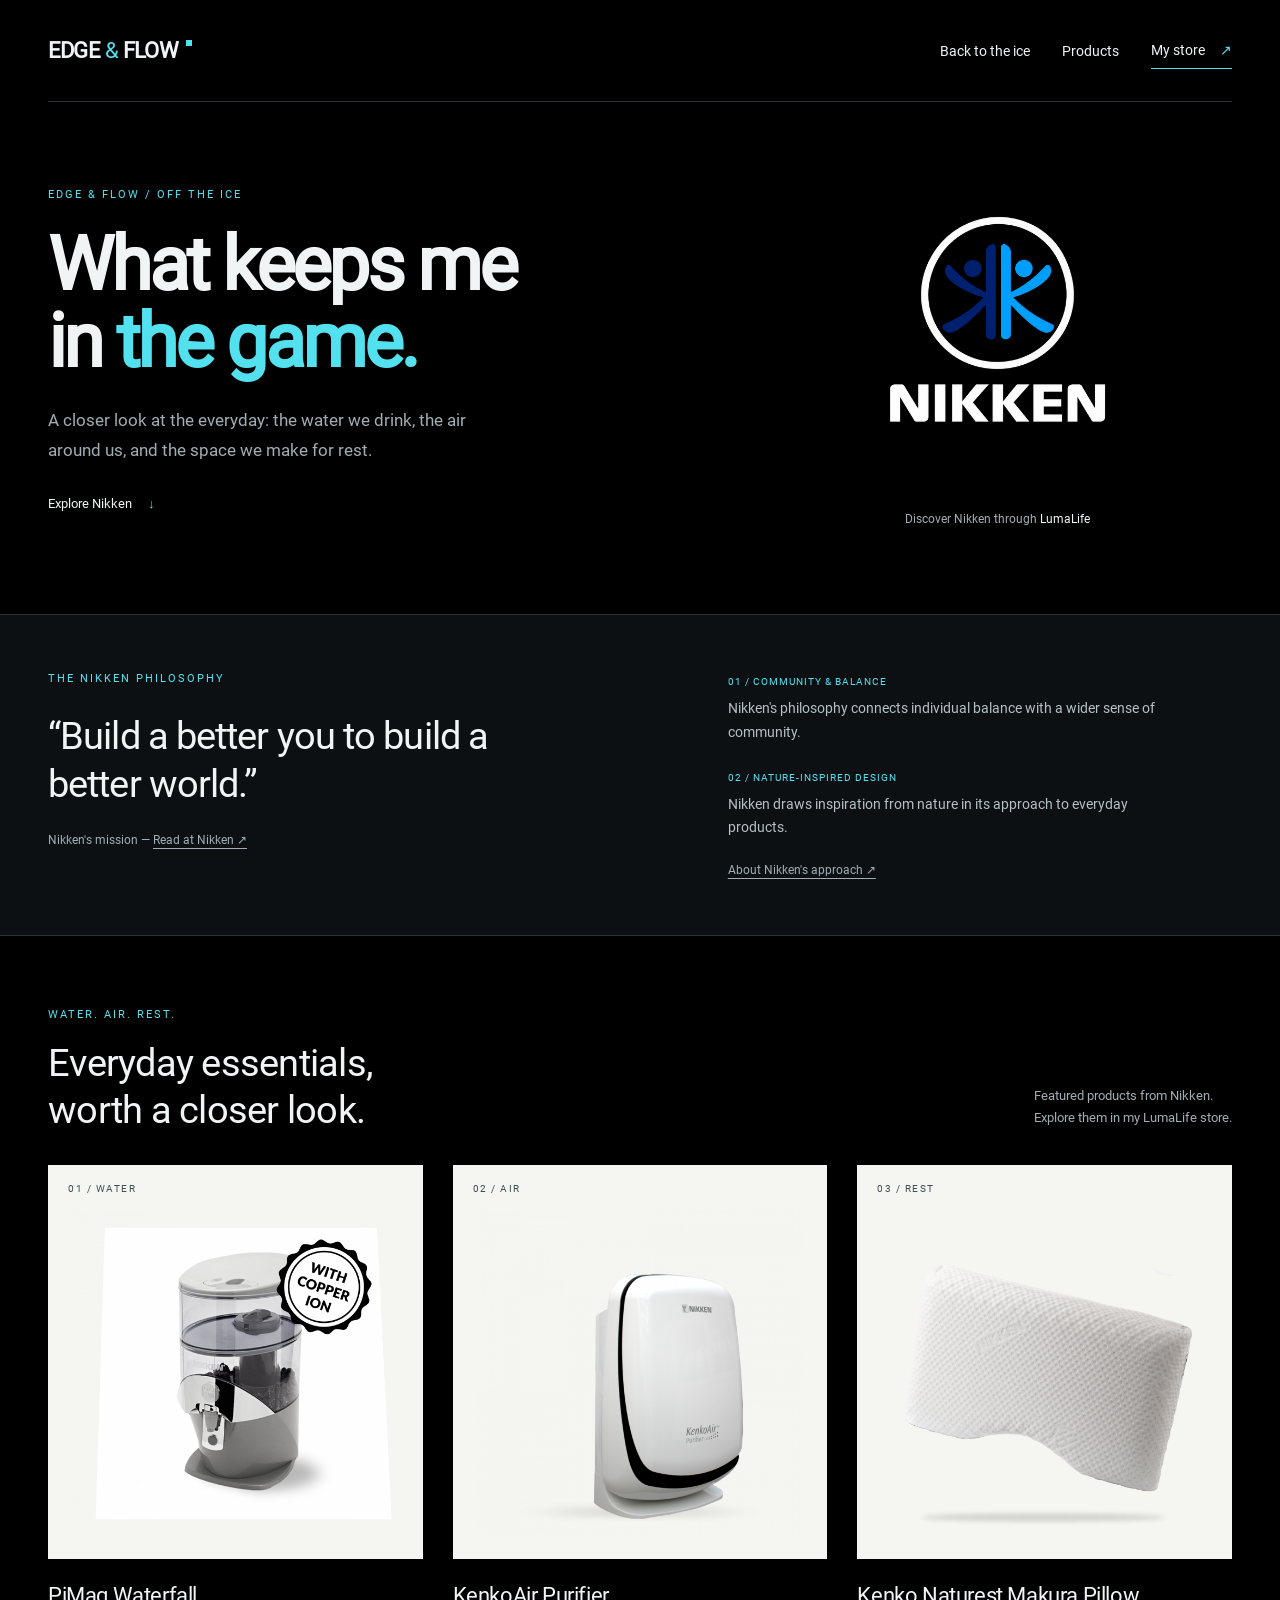
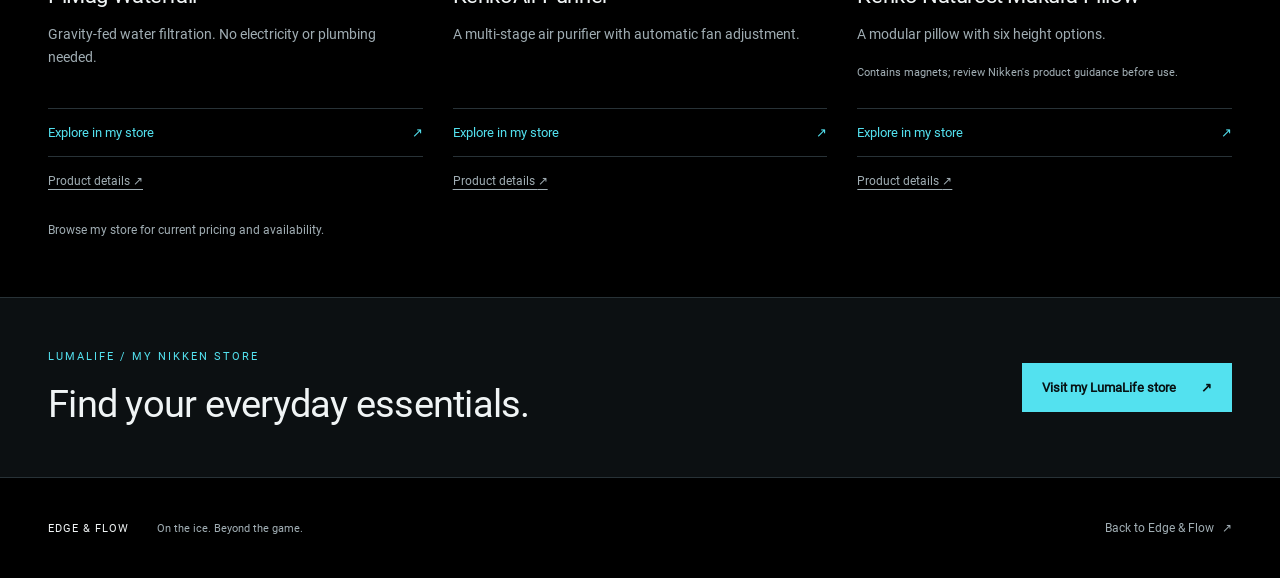
==== nikken.html @ 6f99aac8 "Add Nikken companion page with mission and featured products" ====
<!DOCTYPE html>
<html lang="en">
<head>
    <meta charset="utf-8">
    <meta name="viewport" content="width=device-width, initial-scale=1">
    <meta name="description" content="Explore Nikken's approach to everyday routines and featured water, air, and rest essentials in the LumaLife store.">
    <title>What Keeps Me in the Game | Edge & Flow</title>
    <link rel="stylesheet" href="css/main.css">
    <link rel="stylesheet" href="css/nikken.css">
</head>
<body>
    <a class="skip-link" href="#main">Skip to content</a>
    <header class="site-header shell">
        <a class="brand" href="index.html" aria-label="Edge and Flow homepage">EDGE<span>&</span>FLOW<span class="brand-dot" aria-hidden="true"></span></a>
        <nav aria-label="Main navigation">
            <a href="index.html">Back to the ice</a>
            <a href="#products">Products</a>
            <a class="contact-link" href="https://lumalife.store.nikken.com/">My store <span aria-hidden="true">&#8599;</span></a>
        </nav>
    </header>
    <main id="main">
        <section class="nikken-hero shell" aria-labelledby="page-title">
            <div>
                <p class="eyebrow">EDGE & FLOW / OFF THE ICE</p>
                <h1 id="page-title">What keeps me<br>in <span>the game.</span></h1>
                <p class="nikken-intro">A closer look at the everyday: the water we drink, the air around us, and the space we make for rest.</p>
                <a class="text-link" href="#products">Explore Nikken <span aria-hidden="true">&#8595;</span></a>
            </div>
            <div class="nikken-identity">
                <img src="nikken.png" width="380" height="380" alt="Nikken" fetchpriority="high">
                <p>Discover Nikken through <span>LumaLife</span></p>
            </div>
        </section>
        <section class="mission" aria-labelledby="mission-title">
            <div class="shell mission-grid">
                <div class="mission-statement">
                    <p class="eyebrow" id="mission-title">THE NIKKEN PHILOSOPHY</p>
                    <blockquote>&ldquo;Build a better you to build a better world.&rdquo;</blockquote>
                    <p class="source">Nikken's mission &mdash; <a href="https://nikken.com/en/">Read at Nikken <span aria-hidden="true">&#8599;</span></a></p>
                </div>
                <div class="principles">
                    <div><span class="section-index">01 / COMMUNITY & BALANCE</span><p>Nikken's philosophy connects individual balance with a wider sense of community.</p></div>
                    <div><span class="section-index">02 / NATURE-INSPIRED DESIGN</span><p>Nikken draws inspiration from nature in its approach to everyday products.</p></div>
                    <a class="source-link" href="https://nikken.com/en/about-NIKKEN">About Nikken's approach <span aria-hidden="true">&#8599;</span></a>
                </div>
            </div>
        </section>
        <section class="products shell" id="products" aria-labelledby="products-title">
            <div class="products-heading"><div><p class="eyebrow">WATER. AIR. REST.</p><h2 id="products-title">Everyday essentials,<br>worth a closer look.</h2></div><p>Featured products from Nikken.<br>Explore them in my LumaLife store.</p></div>
            <div class="product-grid">
                <article class="product">
                    <div class="product-image"><span class="product-category">01 / WATER</span><img src="assets/nikken/water-product.png" alt="PiMag Waterfall water filtration system" width="400" height="400" loading="lazy"></div>
                    <div class="product-copy"><h3>PiMag Waterfall</h3><p>Gravity-fed water filtration. No electricity or plumbing needed.</p></div>
                    <div class="product-links"><a class="product-store" href="https://lumalife.store.nikken.com/">Explore in my store <span aria-hidden="true">&#8599;</span></a><a class="source-link" href="https://store.nikken.com/usa/en/product/pimag-waterfall">Product details <span aria-hidden="true">&#8599;</span></a></div>
                </article>
                <article class="product">
                    <div class="product-image"><span class="product-category">02 / AIR</span><img src="assets/nikken/air.png" alt="KenkoAir Purifier" width="400" height="400" loading="lazy"></div>
                    <div class="product-copy"><h3>KenkoAir Purifier</h3><p>A multi-stage air purifier with automatic fan adjustment.</p></div>
                    <div class="product-links"><a class="product-store" href="https://lumalife.store.nikken.com/">Explore in my store <span aria-hidden="true">&#8599;</span></a><a class="source-link" href="https://store.nikken.com/usa/en/product/1441">Product details <span aria-hidden="true">&#8599;</span></a></div>
                </article>
                <article class="product">
                    <div class="product-image"><span class="product-category">03 / REST</span><img src="assets/nikken/pillow.png" alt="Kenko Naturest Makura Pillow" width="400" height="400" loading="lazy"></div>
                    <div class="product-copy"><h3>Kenko Naturest Makura Pillow</h3><p>A modular pillow with six height options.</p><p class="product-note">Contains magnets; review Nikken's product guidance before use.</p></div>
                    <div class="product-links"><a class="product-store" href="https://lumalife.store.nikken.com/">Explore in my store <span aria-hidden="true">&#8599;</span></a><a class="source-link" href="https://store.nikken.com/usa/en/product/kenko-naturest-makura-pillow">Product details <span aria-hidden="true">&#8599;</span></a></div>
                </article>
            </div>
            <p class="availability">Browse my store for current pricing and availability.</p>
        </section>
        <section class="store-invitation" aria-labelledby="store-title"><div class="shell"><div><p class="eyebrow">LUMALIFE / MY NIKKEN STORE</p><h2 id="store-title">Find your everyday essentials.</h2></div><a class="button" href="https://lumalife.store.nikken.com/">Visit my LumaLife store <span aria-hidden="true">&#8599;</span></a></div></section>
    </main>
    <footer class="site-footer shell"><p>EDGE & FLOW <span>On the ice. Beyond the game.</span></p><nav aria-label="Footer navigation"><a href="index.html">Back to Edge & Flow <span aria-hidden="true">&#8599;</span></a></nav></footer>
</body>
</html>
---- css/main.css ----
@font-face { font-family: Roboto; src: url('../fonts/Roboto-Regular.ttf') format('truetype'); font-style: normal; font-weight: 400; font-display: swap; }
:root { color-scheme: dark; --ink: #000; --panel: #0c1012; --text: #f0f4f5; --muted: #a0adb3; --accent: #53e1ef; --line: #283237; }
* { box-sizing: border-box; }
html { scroll-behavior: smooth; }
body { margin: 0; background: var(--ink); color: var(--text); font-family: Roboto, sans-serif; -webkit-font-smoothing: antialiased; }
a { color: inherit; text-decoration: none; transition: color .18s ease, background-color .18s ease; }
a:focus-visible { outline: 2px solid var(--accent); outline-offset: 5px; }
a:hover { color: var(--accent); }
.shell { width: min(1320px, calc(100% - 96px)); margin-inline: auto; }
.skip-link { position: absolute; left: 24px; top: -100px; padding: 16px; background: var(--accent); color: #000; z-index: 2; }
.skip-link:focus { top: 10px; }
.site-header { display: flex; align-items: center; justify-content: space-between; min-height: 102px; border-bottom: 1px solid var(--line); gap: 24px; }
.brand { display: inline-flex; align-items: center; gap: 5px; font-size: 22px; font-weight: 700; letter-spacing: -.8px; white-space: nowrap; }
.brand > span:first-child { color: var(--accent); font-weight: 400; }
.brand-dot { width: 6px; height: 6px; background: var(--accent); margin: 0 0 15px 3px; }
.site-header nav, .site-footer nav { display: flex; align-items: center; gap: 32px; font-size: 14px; }
.contact-link { border-bottom: 1px solid var(--accent); padding-block: 10px; }
.contact-link span { margin-left: 12px; color: var(--accent); }
.hero { display: grid; grid-template-columns: .9fr 1.2fr; align-items: center; gap: 12px; padding-block: 58px 64px; min-height: 552px; }
.hero-copy { position: relative; z-index: 1; min-width: 0; }
.hero-art { min-width: 0; width: 100%; }
.eyebrow { font-size: 11px; line-height: 1.6; letter-spacing: 2px; font-weight: 400; color: var(--accent); margin: 0 0 24px; }
.hero .eyebrow { display: flex; align-items: center; gap: 10px; }
.hero .eyebrow span { height: 6px; width: 6px; background: var(--accent); }
h1 { font-family: Roboto, sans-serif; font-size: clamp(44px, 4.5vw, 68px); letter-spacing: -2.8px; line-height: 1.04; font-weight: 700; margin: 0 0 25px; }
h1 > span { color: var(--accent); }
.hero-description { color: var(--muted); max-width: 390px; font-size: 16px; line-height: 1.75; margin: 0; }
.hero-actions { display: flex; flex-wrap: wrap; gap: 22px; align-items: center; margin-top: 31px; font-size: 13px; }
.button { background: var(--accent); color: #071113; display: inline-flex; gap: 25px; align-items: center; padding: 17px 20px; font-weight: 700; }
.button:hover { background: #a4f4fa; color: #071113; }
.text-link { display: inline-flex; align-items: center; gap: 16px; padding-block: 12px; }
.text-link span { color: var(--accent); }
.hero-art img { width: 100%; height: auto; display: block; }
.resources { background: var(--panel); border-block: 1px solid var(--line); padding-block: 48px 55px; scroll-margin-top: 20px; }
.resources-heading { display: flex; justify-content: space-between; align-items: end; gap: 30px; margin-bottom: 42px; }
.resources-heading .eyebrow { margin-bottom: 13px; font-size: 10px; }
h2 { font-size: clamp(24px, 2.4vw, 32px); line-height: 1.23; letter-spacing: -.75px; margin: 0; font-weight: 400; }
.resources-heading > p { color: var(--muted); font-size: 13px; line-height: 1.7; margin: 0 0 3px; }
#links-container { display: grid; grid-template-columns: 1fr 1.15fr .9fr .8fr; gap: 40px; }
.link-section { min-width: 0; border-top: 1px solid var(--line); padding-top: 20px; }
.section-index { font-size: 10px; letter-spacing: 1px; color: var(--accent); }
.link-section-title { font-size: 17px; line-height: 1.5; font-weight: 400; margin: 8px 0 16px; letter-spacing: -.2px; }
.link-list { list-style: none; margin: 0; padding: 0; }
.link { display: flex; justify-content: space-between; gap: 10px; align-items: baseline; color: #b6c1c5; padding-block: 10px; font-size: 13px; line-height: 1.5; }
a.link::after { content: '\2197'; color: #647981; flex-shrink: 0; transition: color .18s ease, transform .18s ease; }
a.link:hover::after { color: var(--accent); transform: translate(2px, -2px); }
.site-footer { display: flex; justify-content: space-between; align-items: center; min-height: 100px; gap: 24px; }
.site-footer p { font-size: 11px; letter-spacing: 1px; }
.site-footer p span { color: var(--muted); margin-left: 24px; letter-spacing: 0; }
.site-footer nav { font-size: 12px; gap: 24px; color: var(--muted); }
.site-footer nav span { margin-left: 5px; }
@media (min-width: 1500px) { .hero { padding-block: 70px; } }
@media (max-width: 1100px) {
    .shell { width: calc(100% - 64px); }
    .hero { grid-template-columns: 1fr 1.1fr; min-height: 510px; }
    h1 { font-size: 49px; }
    .hero-actions { gap: 10px 18px; }
    #links-container { grid-template-columns: 1fr 1fr; gap: 35px 56px; }
}
@media (max-width: 720px) {
    .shell { width: calc(100% - 40px); }
    .site-header { min-height: 85px; gap: 16px; }
    .brand { font-size: 18px; }
    .site-header nav { gap: 16px; font-size: 12px; }
    .contact-link span { display: none; }
    .hero { grid-template-columns: 1fr; gap: 20px; padding-block: 42px 28px; }
    h1 { font-size: clamp(45px, 9vw, 66px); letter-spacing: -2px; }
    .hero-description { max-width: 470px; font-size: 15px; }
    .hero-art { max-width: 550px; margin-inline: auto; }
    .hero .eyebrow { margin-bottom: 20px; font-size: 10px; }
    .hero-actions { margin-top: 25px; gap: 12px 22px; }
    .resources { padding-block: 35px 40px; }
    .resources-heading { margin-bottom: 32px; display: block; }
    .resources-heading > p { margin-top: 17px; }
    .resources-heading > p br { display: none; }
    #links-container { gap: 30px; }
    .site-footer { align-items: start; flex-direction: column; padding-block: 28px; gap: 15px; }
    .site-footer p { margin: 0; line-height: 1.7; }
    .site-footer p span { margin-left: 14px; }
}
@media (max-width: 420px) {
    .site-header { flex-wrap: wrap; padding-block: 21px 13px; gap: 10px; }
    .site-header nav { width: 100%; justify-content: space-between; }
    #links-container { grid-template-columns: 1fr; gap: 30px; }
    .link { font-size: 14px; padding-block: 11px; }
    .link-section-title { font-size: 20px; }
}
@media (prefers-reduced-motion: reduce) {
    html { scroll-behavior: auto; }
    *, *::before, *::after { transition: none !important; }
}

.store-callout { display: flex; align-items: center; gap: 24px; padding-block: 30px; border-bottom: 1px solid var(--line); }
.store-logo { width: 140px; height: 140px; object-fit: contain; padding: 10px; background: #000; flex-shrink: 0; }
.store-copy { display: grid; gap: 8px; min-width: 0; }
.store-copy .eyebrow { margin: 0; font-size: 10px; text-transform: uppercase; }
.store-name { font-size: 26px; letter-spacing: -.5px; }
.store-cta { margin-left: auto; font-size: 13px; color: var(--accent); }
.store-cta > span { margin-left: 15px; }
.store-callout:hover .store-cta { text-decoration: underline; text-underline-offset: 5px; }
@media (max-width: 720px) {
    .store-callout { display: grid; grid-template-columns: 104px 1fr; gap: 6px 18px; padding-block: 24px; }
    .store-logo { width: 104px; height: 104px; padding: 8px; grid-row: span 2; }
    .store-copy { gap: 5px; }
    .store-name { font-size: 23px; }
    .store-cta { margin-left: 0; grid-column: 2; }
}
---- css/nikken.css ----
.nikken-hero { display: grid; grid-template-columns: 1.4fr 1fr; gap: 60px; align-items: center; padding-block: 68px 76px; }
.nikken-hero > * { min-width: 0; }
.nikken-hero h1 { font-size: clamp(50px, 5.8vw, 84px); line-height: 1.03; letter-spacing: -3px; }
.nikken-intro { max-width: 470px; color: var(--muted); font-size: 17px; line-height: 1.75; margin: 26px 0 18px; }
.nikken-hero .text-link { font-size: 13px; }
.nikken-identity { text-align: center; }
.nikken-identity img { display: block; width: min(100%, 330px); height: auto; margin-inline: auto; }
.nikken-identity p { font-size: 12px; color: var(--muted); margin-top: 12px; }
.nikken-identity p span { color: var(--text); }
.mission { background: var(--panel); border-block: 1px solid var(--line); padding-block: 55px; }
.mission-grid { display: grid; grid-template-columns: 1.15fr 1fr; gap: 100px; }
.mission-statement blockquote { font-size: clamp(27px, 3vw, 39px); letter-spacing: -.9px; line-height: 1.25; margin: 0 0 23px; max-width: 510px; }
.source, .source-link { font-size: 12px; line-height: 1.6; color: var(--muted); }
.source a, .source-link { text-decoration: underline; text-underline-offset: 4px; }
.source a:hover, .source-link:hover { color: var(--accent); }
.principles { display: grid; gap: 21px; }
.principles p { font-size: 14px; line-height: 1.7; color: #b6c1c5; margin: 8px 0 0; max-width: 450px; }
.principles .source-link { justify-self: start; }
.products { padding-block: 70px 60px; scroll-margin-top: 25px; }
.products-heading { display: flex; justify-content: space-between; align-items: end; gap: 25px; margin-bottom: 32px; }
.products-heading .eyebrow { margin-bottom: 15px; }
.products-heading h2, .store-invitation h2 { font-size: clamp(29px, 3vw, 40px); }
.products-heading > p { color: var(--muted); font-size: 13px; line-height: 1.7; margin: 0 0 4px; }
.product-grid { display: grid; grid-template-columns: repeat(3, minmax(0, 1fr)); gap: 30px; }
.product { display: flex; flex-direction: column; min-width: 0; }
.product-image { background: #f5f5f2; position: relative; padding: 45px 24px 22px; aspect-ratio: 1; display: flex; align-items: center; justify-content: center; }
.product-category { position: absolute; top: 18px; left: 20px; font-size: 10px; letter-spacing: 1.5px; color: #405054; }
.product-image img { display: block; width: 100%; height: 100%; object-fit: contain; min-height: 0; }
.product-copy { padding-top: 23px; }
.product-copy h3 { font-size: 22px; font-weight: 400; letter-spacing: -.4px; margin: 0 0 13px; line-height: 1.25; }
.product-copy p { color: var(--muted); font-size: 14px; line-height: 1.7; margin: 0 0 18px; }
.product-copy .product-note { font-size: 11px; line-height: 1.6; }
.product-links { margin-top: auto; padding-top: 8px; display: grid; gap: 15px; }
.product-store { display: flex; justify-content: space-between; border-block: 1px solid var(--line); padding-block: 16px; font-size: 13px; color: var(--accent); }
.product-store:hover { color: #a4f4fa; border-color: var(--accent); }
.product-links .source-link { justify-self: start; }
.availability { color: var(--muted); font-size: 12px; margin: 32px 0 0; }
.store-invitation { background: var(--panel); border-block: 1px solid var(--line); padding-block: 50px; }
.store-invitation > .shell { display: flex; align-items: center; justify-content: space-between; gap: 32px; }
.store-invitation .eyebrow { margin-bottom: 14px; }
.store-invitation .button { font-size: 13px; flex-shrink: 0; }
@media (max-width: 1000px) {
 .nikken-hero { gap: 30px; }
 .mission-grid { gap: 50px; }
 .product-grid { gap: 20px; }
 .product-image { padding: 42px 16px 18px; }
 .product-copy h3 { font-size: 19px; }
}
@media (max-width: 720px) {
 .nikken-hero { grid-template-columns: 1fr; gap: 32px; padding-block: 45px 38px; }
 .nikken-hero h1 { font-size: clamp(44px, 9vw, 64px); letter-spacing: -2px; }
 .nikken-intro { font-size: 15px; margin-top: 22px; }
 .nikken-identity img { width: 210px; }
 .nikken-identity p { margin-top: 2px; }
 .mission { padding-block: 36px; }
 .mission-grid { grid-template-columns: 1fr; gap: 30px; }
 .mission-statement .eyebrow { margin-bottom: 20px; }
 .mission-statement .source { margin-bottom: 0; }
 .principles { border-top: 1px solid var(--line); padding-top: 25px; }
 .products { padding-block: 42px; }
 .products-heading { display: block; }
 .products-heading > p { margin-top: 18px; }
 .product-grid { grid-template-columns: 1fr; gap: 40px; }
 .product-image { aspect-ratio: 1.2; padding: 44px 30px 22px; }
 .product-copy h3 { font-size: 23px; }
 .product-links { padding-top: 0; }
 .store-invitation { padding-block: 36px; }
 .store-invitation > .shell { flex-direction: column; align-items: start; gap: 25px; }
}
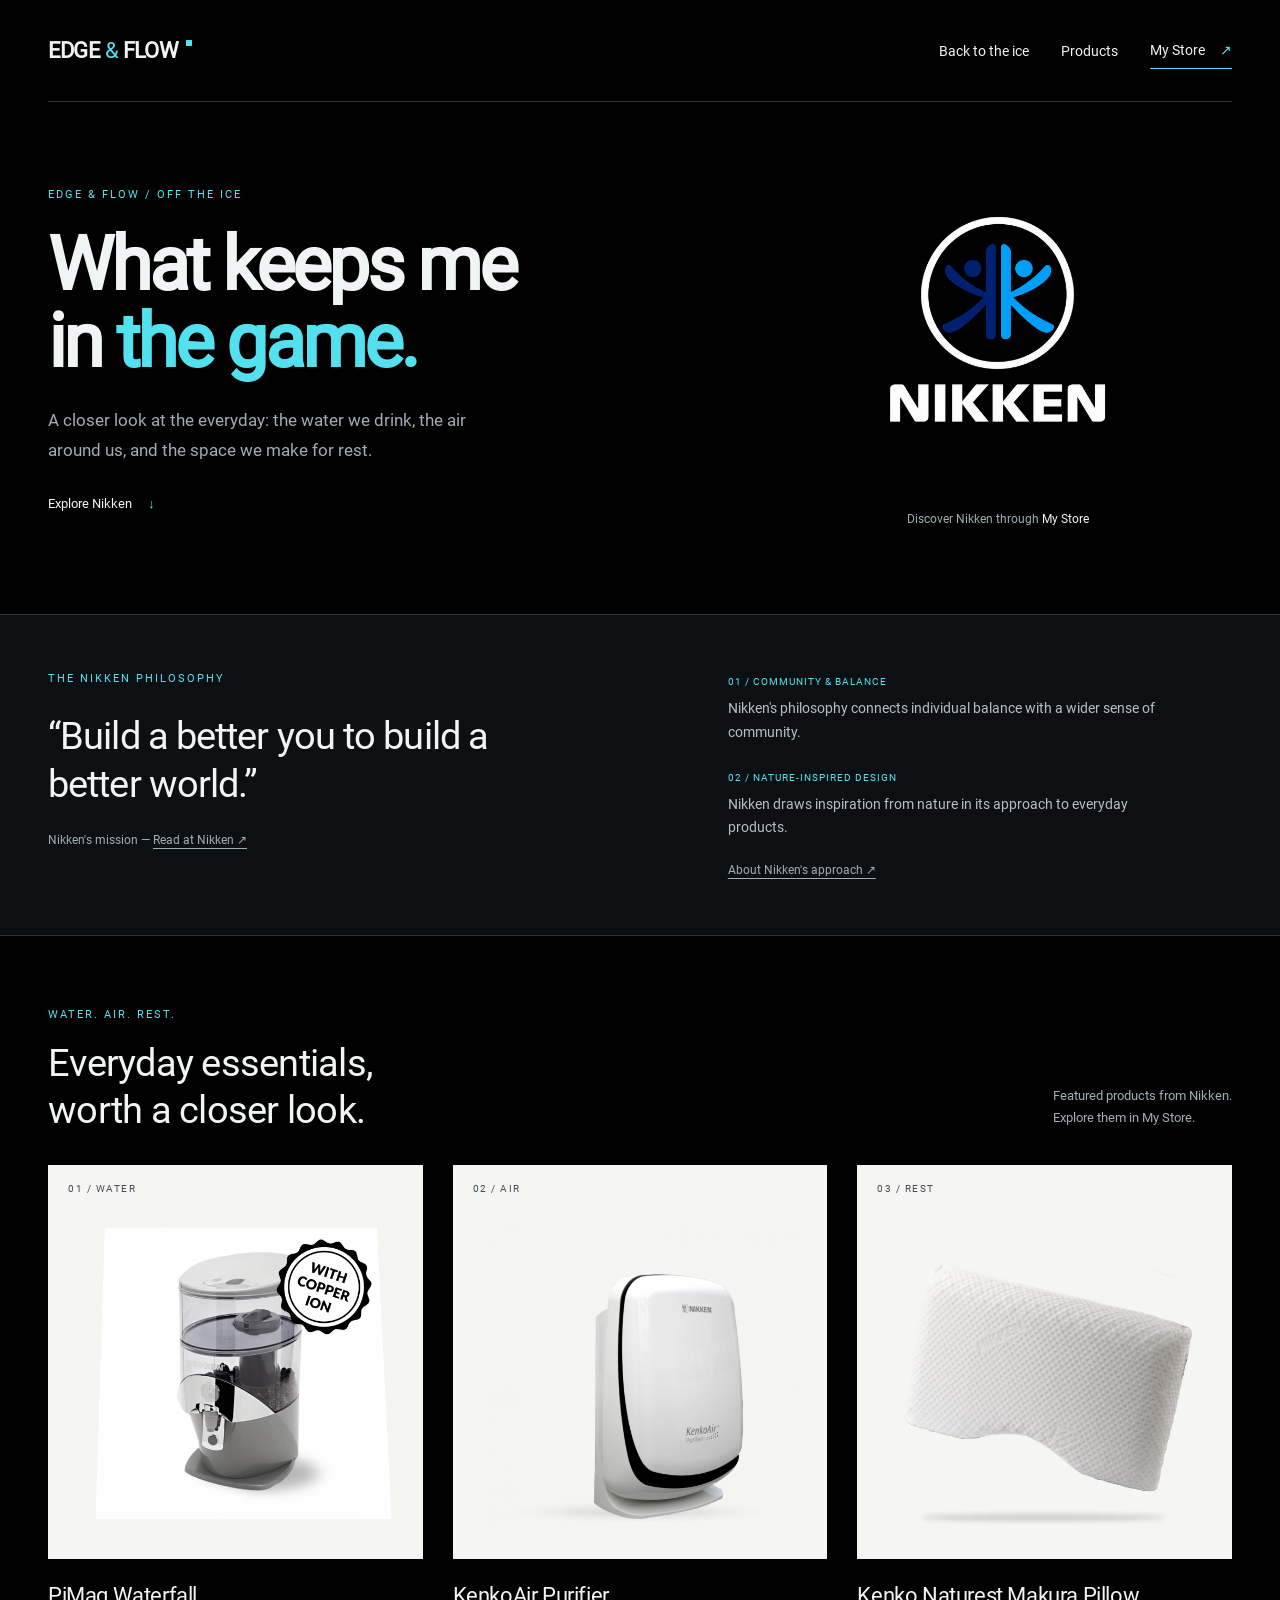
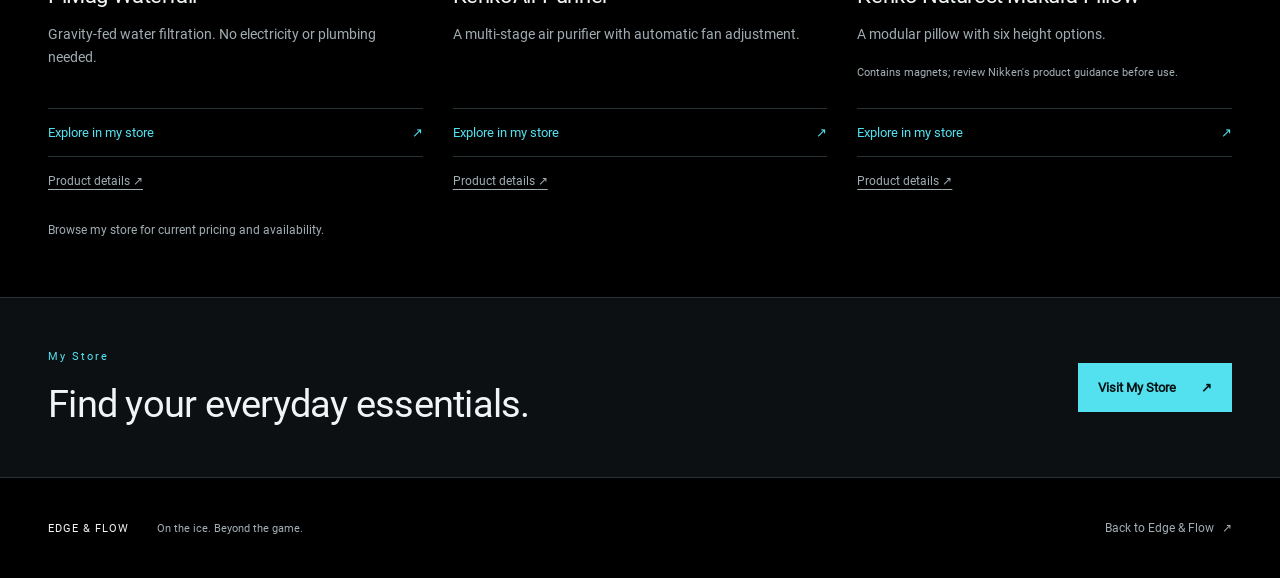
==== commit a364fe84: "Update personal Nikken store URL and name" ====
--- a/nikken.html
+++ b/nikken.html
@@ -3,7 +3,7 @@
 <head>
     <meta charset="utf-8">
     <meta name="viewport" content="width=device-width, initial-scale=1">
-    <meta name="description" content="Explore Nikken's approach to everyday routines and featured water, air, and rest essentials in the LumaLife store.">
+    <meta name="description" content="Explore Nikken's approach to everyday routines and featured water, air, and rest essentials in My Store.">
     <title>What Keeps Me in the Game | Edge & Flow</title>
     <link rel="stylesheet" href="css/main.css">
     <link rel="stylesheet" href="css/nikken.css">
@@ -15,7 +15,7 @@
         <nav aria-label="Main navigation">
             <a href="index.html">Back to the ice</a>
             <a href="#products">Products</a>
-            <a class="contact-link" href="https://lumalife.store.nikken.com/">My store <span aria-hidden="true">&#8599;</span></a>
+            <a class="contact-link" href="https://ddunbar.store.nikken.com">My Store <span aria-hidden="true">&#8599;</span></a>
         </nav>
     </header>
     <main id="main">
@@ -28,7 +28,7 @@
             </div>
             <div class="nikken-identity">
                 <img src="nikken.png" width="380" height="380" alt="Nikken" fetchpriority="high">
-                <p>Discover Nikken through <span>LumaLife</span></p>
+                <p>Discover Nikken through <span>My Store</span></p>
             </div>
         </section>
         <section class="mission" aria-labelledby="mission-title">
@@ -46,27 +46,27 @@
             </div>
         </section>
         <section class="products shell" id="products" aria-labelledby="products-title">
-            <div class="products-heading"><div><p class="eyebrow">WATER. AIR. REST.</p><h2 id="products-title">Everyday essentials,<br>worth a closer look.</h2></div><p>Featured products from Nikken.<br>Explore them in my LumaLife store.</p></div>
+            <div class="products-heading"><div><p class="eyebrow">WATER. AIR. REST.</p><h2 id="products-title">Everyday essentials,<br>worth a closer look.</h2></div><p>Featured products from Nikken.<br>Explore them in My Store.</p></div>
             <div class="product-grid">
                 <article class="product">
                     <div class="product-image"><span class="product-category">01 / WATER</span><img src="assets/nikken/water-product.png" alt="PiMag Waterfall water filtration system" width="400" height="400" loading="lazy"></div>
                     <div class="product-copy"><h3>PiMag Waterfall</h3><p>Gravity-fed water filtration. No electricity or plumbing needed.</p></div>
-                    <div class="product-links"><a class="product-store" href="https://lumalife.store.nikken.com/">Explore in my store <span aria-hidden="true">&#8599;</span></a><a class="source-link" href="https://store.nikken.com/usa/en/product/pimag-waterfall">Product details <span aria-hidden="true">&#8599;</span></a></div>
+                    <div class="product-links"><a class="product-store" href="https://ddunbar.store.nikken.com">Explore in my store <span aria-hidden="true">&#8599;</span></a><a class="source-link" href="https://store.nikken.com/usa/en/product/pimag-waterfall">Product details <span aria-hidden="true">&#8599;</span></a></div>
                 </article>
                 <article class="product">
                     <div class="product-image"><span class="product-category">02 / AIR</span><img src="assets/nikken/air.png" alt="KenkoAir Purifier" width="400" height="400" loading="lazy"></div>
                     <div class="product-copy"><h3>KenkoAir Purifier</h3><p>A multi-stage air purifier with automatic fan adjustment.</p></div>
-                    <div class="product-links"><a class="product-store" href="https://lumalife.store.nikken.com/">Explore in my store <span aria-hidden="true">&#8599;</span></a><a class="source-link" href="https://store.nikken.com/usa/en/product/1441">Product details <span aria-hidden="true">&#8599;</span></a></div>
+                    <div class="product-links"><a class="product-store" href="https://ddunbar.store.nikken.com">Explore in my store <span aria-hidden="true">&#8599;</span></a><a class="source-link" href="https://store.nikken.com/usa/en/product/1441">Product details <span aria-hidden="true">&#8599;</span></a></div>
                 </article>
                 <article class="product">
                     <div class="product-image"><span class="product-category">03 / REST</span><img src="assets/nikken/pillow.png" alt="Kenko Naturest Makura Pillow" width="400" height="400" loading="lazy"></div>
                     <div class="product-copy"><h3>Kenko Naturest Makura Pillow</h3><p>A modular pillow with six height options.</p><p class="product-note">Contains magnets; review Nikken's product guidance before use.</p></div>
-                    <div class="product-links"><a class="product-store" href="https://lumalife.store.nikken.com/">Explore in my store <span aria-hidden="true">&#8599;</span></a><a class="source-link" href="https://store.nikken.com/usa/en/product/kenko-naturest-makura-pillow">Product details <span aria-hidden="true">&#8599;</span></a></div>
+                    <div class="product-links"><a class="product-store" href="https://ddunbar.store.nikken.com">Explore in my store <span aria-hidden="true">&#8599;</span></a><a class="source-link" href="https://store.nikken.com/usa/en/product/kenko-naturest-makura-pillow">Product details <span aria-hidden="true">&#8599;</span></a></div>
                 </article>
             </div>
             <p class="availability">Browse my store for current pricing and availability.</p>
         </section>
-        <section class="store-invitation" aria-labelledby="store-title"><div class="shell"><div><p class="eyebrow">LUMALIFE / MY NIKKEN STORE</p><h2 id="store-title">Find your everyday essentials.</h2></div><a class="button" href="https://lumalife.store.nikken.com/">Visit my LumaLife store <span aria-hidden="true">&#8599;</span></a></div></section>
+        <section class="store-invitation" aria-labelledby="store-title"><div class="shell"><div><p class="eyebrow">My Store</p><h2 id="store-title">Find your everyday essentials.</h2></div><a class="button" href="https://ddunbar.store.nikken.com">Visit My Store <span aria-hidden="true">&#8599;</span></a></div></section>
     </main>
     <footer class="site-footer shell"><p>EDGE & FLOW <span>On the ice. Beyond the game.</span></p><nav aria-label="Footer navigation"><a href="index.html">Back to Edge & Flow <span aria-hidden="true">&#8599;</span></a></nav></footer>
 </body>
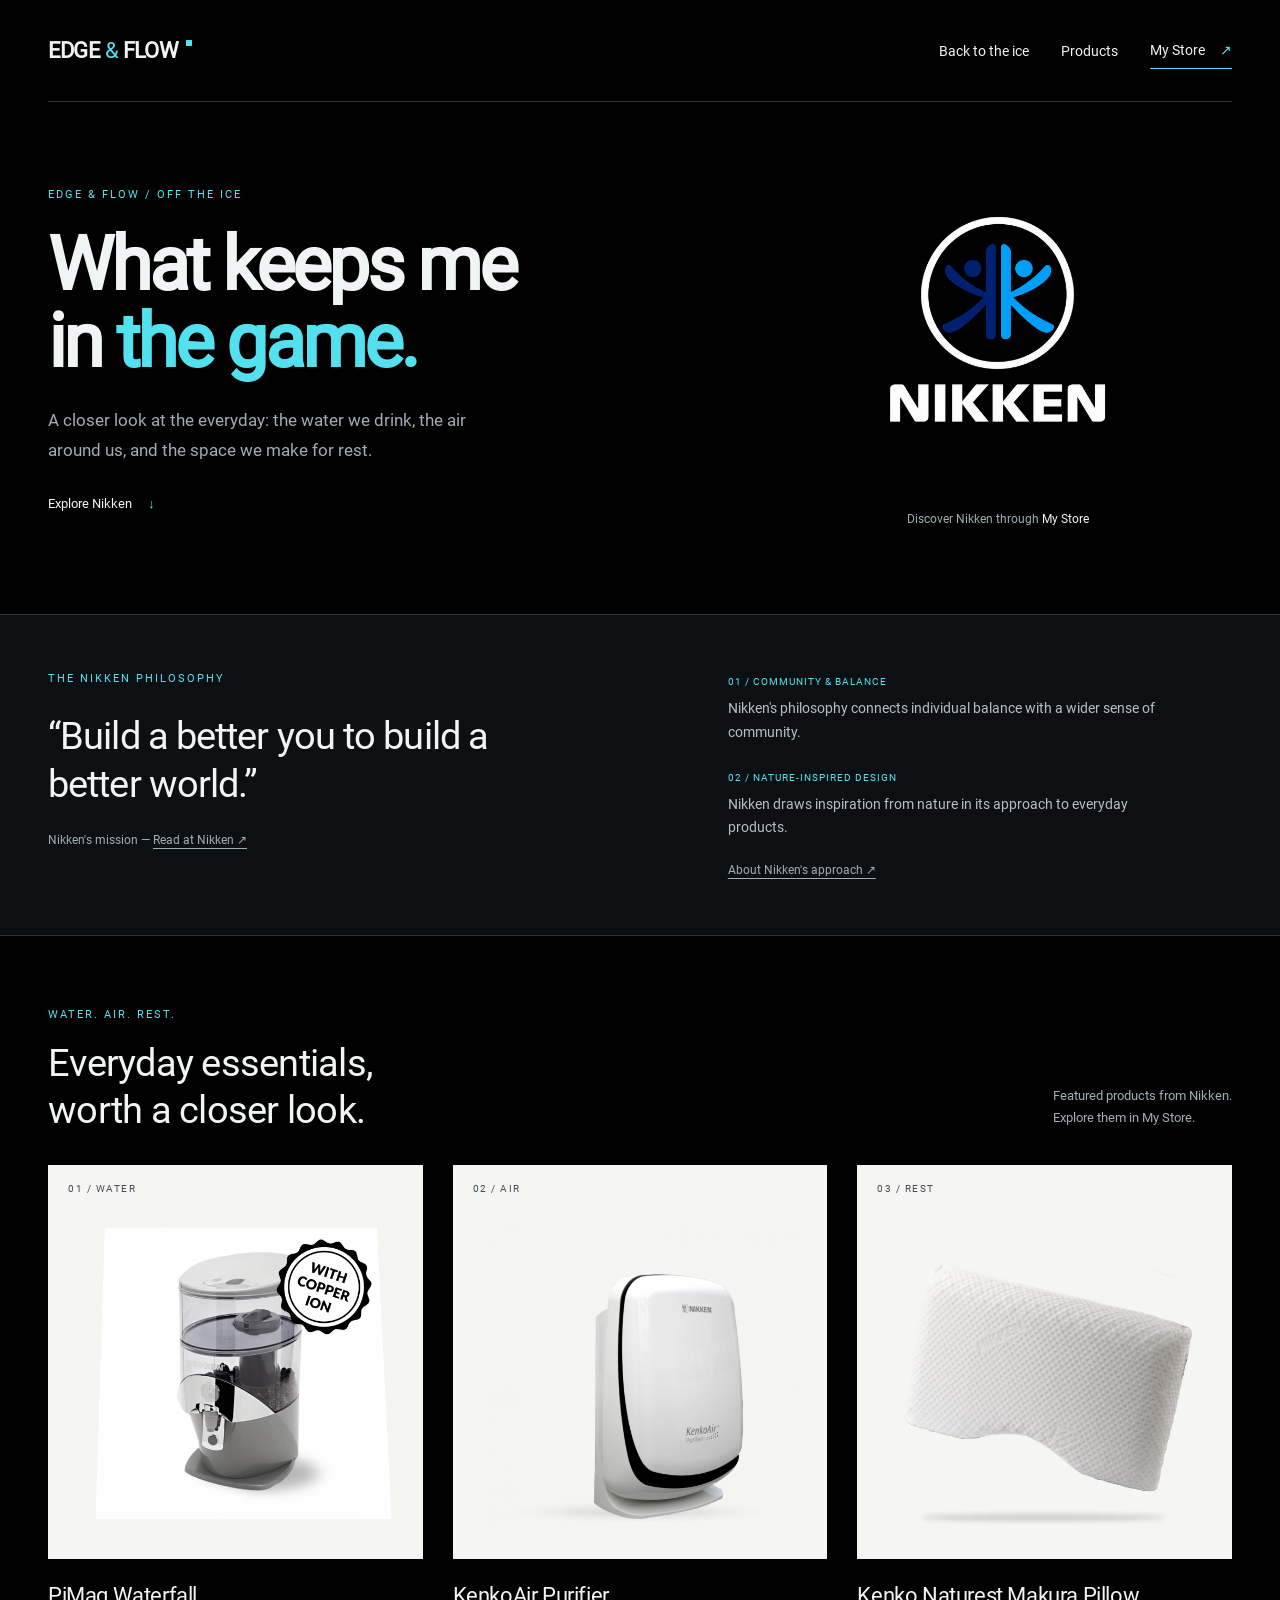
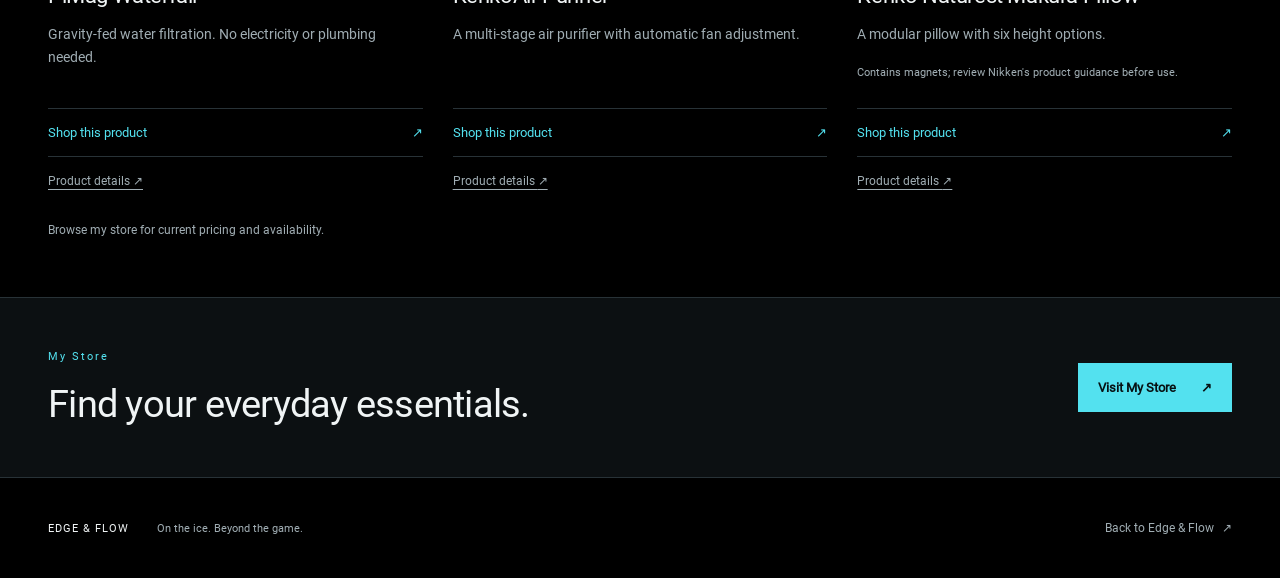
==== commit 223fc2b2: "Link featured products directly with personal store alias" ====
--- a/nikken.html
+++ b/nikken.html
@@ -28,7 +28,7 @@
             </div>
             <div class="nikken-identity">
                 <img src="nikken.png" width="380" height="380" alt="Nikken" fetchpriority="high">
-                <p>Discover Nikken through <span>My Store</span></p>
+                <p>Discover Nikken through <a href="https://ddunbar.store.nikken.com"><span>My Store</span></a></p>
             </div>
         </section>
         <section class="mission" aria-labelledby="mission-title">
@@ -36,12 +36,12 @@
                 <div class="mission-statement">
                     <p class="eyebrow" id="mission-title">THE NIKKEN PHILOSOPHY</p>
                     <blockquote>&ldquo;Build a better you to build a better world.&rdquo;</blockquote>
-                    <p class="source">Nikken's mission &mdash; <a href="https://nikken.com/en/">Read at Nikken <span aria-hidden="true">&#8599;</span></a></p>
+                    <p class="source">Nikken's mission &mdash; <a href="https://ddunbar.mynikken.com">Read at Nikken <span aria-hidden="true">&#8599;</span></a></p>
                 </div>
                 <div class="principles">
                     <div><span class="section-index">01 / COMMUNITY & BALANCE</span><p>Nikken's philosophy connects individual balance with a wider sense of community.</p></div>
                     <div><span class="section-index">02 / NATURE-INSPIRED DESIGN</span><p>Nikken draws inspiration from nature in its approach to everyday products.</p></div>
-                    <a class="source-link" href="https://nikken.com/en/about-NIKKEN">About Nikken's approach <span aria-hidden="true">&#8599;</span></a>
+                    <a class="source-link" href="https://nikken.com/en/ddunbar#our-purpose">About Nikken's approach <span aria-hidden="true">&#8599;</span></a>
                 </div>
             </div>
         </section>
@@ -51,17 +51,17 @@
                 <article class="product">
                     <div class="product-image"><span class="product-category">01 / WATER</span><img src="assets/nikken/water-product.png" alt="PiMag Waterfall water filtration system" width="400" height="400" loading="lazy"></div>
                     <div class="product-copy"><h3>PiMag Waterfall</h3><p>Gravity-fed water filtration. No electricity or plumbing needed.</p></div>
-                    <div class="product-links"><a class="product-store" href="https://ddunbar.store.nikken.com">Explore in my store <span aria-hidden="true">&#8599;</span></a><a class="source-link" href="https://store.nikken.com/usa/en/product/pimag-waterfall">Product details <span aria-hidden="true">&#8599;</span></a></div>
+                    <div class="product-links"><a class="product-store" href="https://store.nikken.com/usa/en/product/pimag-waterfall?alias=879339300">Shop this product <span aria-hidden="true">&#8599;</span></a><a class="source-link" href="https://store.nikken.com/usa/en/product/pimag-waterfall?alias=879339300">Product details <span aria-hidden="true">&#8599;</span></a></div>
                 </article>
                 <article class="product">
                     <div class="product-image"><span class="product-category">02 / AIR</span><img src="assets/nikken/air.png" alt="KenkoAir Purifier" width="400" height="400" loading="lazy"></div>
                     <div class="product-copy"><h3>KenkoAir Purifier</h3><p>A multi-stage air purifier with automatic fan adjustment.</p></div>
-                    <div class="product-links"><a class="product-store" href="https://ddunbar.store.nikken.com">Explore in my store <span aria-hidden="true">&#8599;</span></a><a class="source-link" href="https://store.nikken.com/usa/en/product/1441">Product details <span aria-hidden="true">&#8599;</span></a></div>
+                    <div class="product-links"><a class="product-store" href="https://store.nikken.com/usa/en/product/1441?alias=879339300">Shop this product <span aria-hidden="true">&#8599;</span></a><a class="source-link" href="https://store.nikken.com/usa/en/product/1441?alias=879339300">Product details <span aria-hidden="true">&#8599;</span></a></div>
                 </article>
                 <article class="product">
                     <div class="product-image"><span class="product-category">03 / REST</span><img src="assets/nikken/pillow.png" alt="Kenko Naturest Makura Pillow" width="400" height="400" loading="lazy"></div>
                     <div class="product-copy"><h3>Kenko Naturest Makura Pillow</h3><p>A modular pillow with six height options.</p><p class="product-note">Contains magnets; review Nikken's product guidance before use.</p></div>
-                    <div class="product-links"><a class="product-store" href="https://ddunbar.store.nikken.com">Explore in my store <span aria-hidden="true">&#8599;</span></a><a class="source-link" href="https://store.nikken.com/usa/en/product/kenko-naturest-makura-pillow">Product details <span aria-hidden="true">&#8599;</span></a></div>
+                    <div class="product-links"><a class="product-store" href="https://store.nikken.com/usa/en/product/kenko-naturest-makura-pillow?alias=879339300">Shop this product <span aria-hidden="true">&#8599;</span></a><a class="source-link" href="https://store.nikken.com/usa/en/product/kenko-naturest-makura-pillow?alias=879339300">Product details <span aria-hidden="true">&#8599;</span></a></div>
                 </article>
             </div>
             <p class="availability">Browse my store for current pricing and availability.</p>
